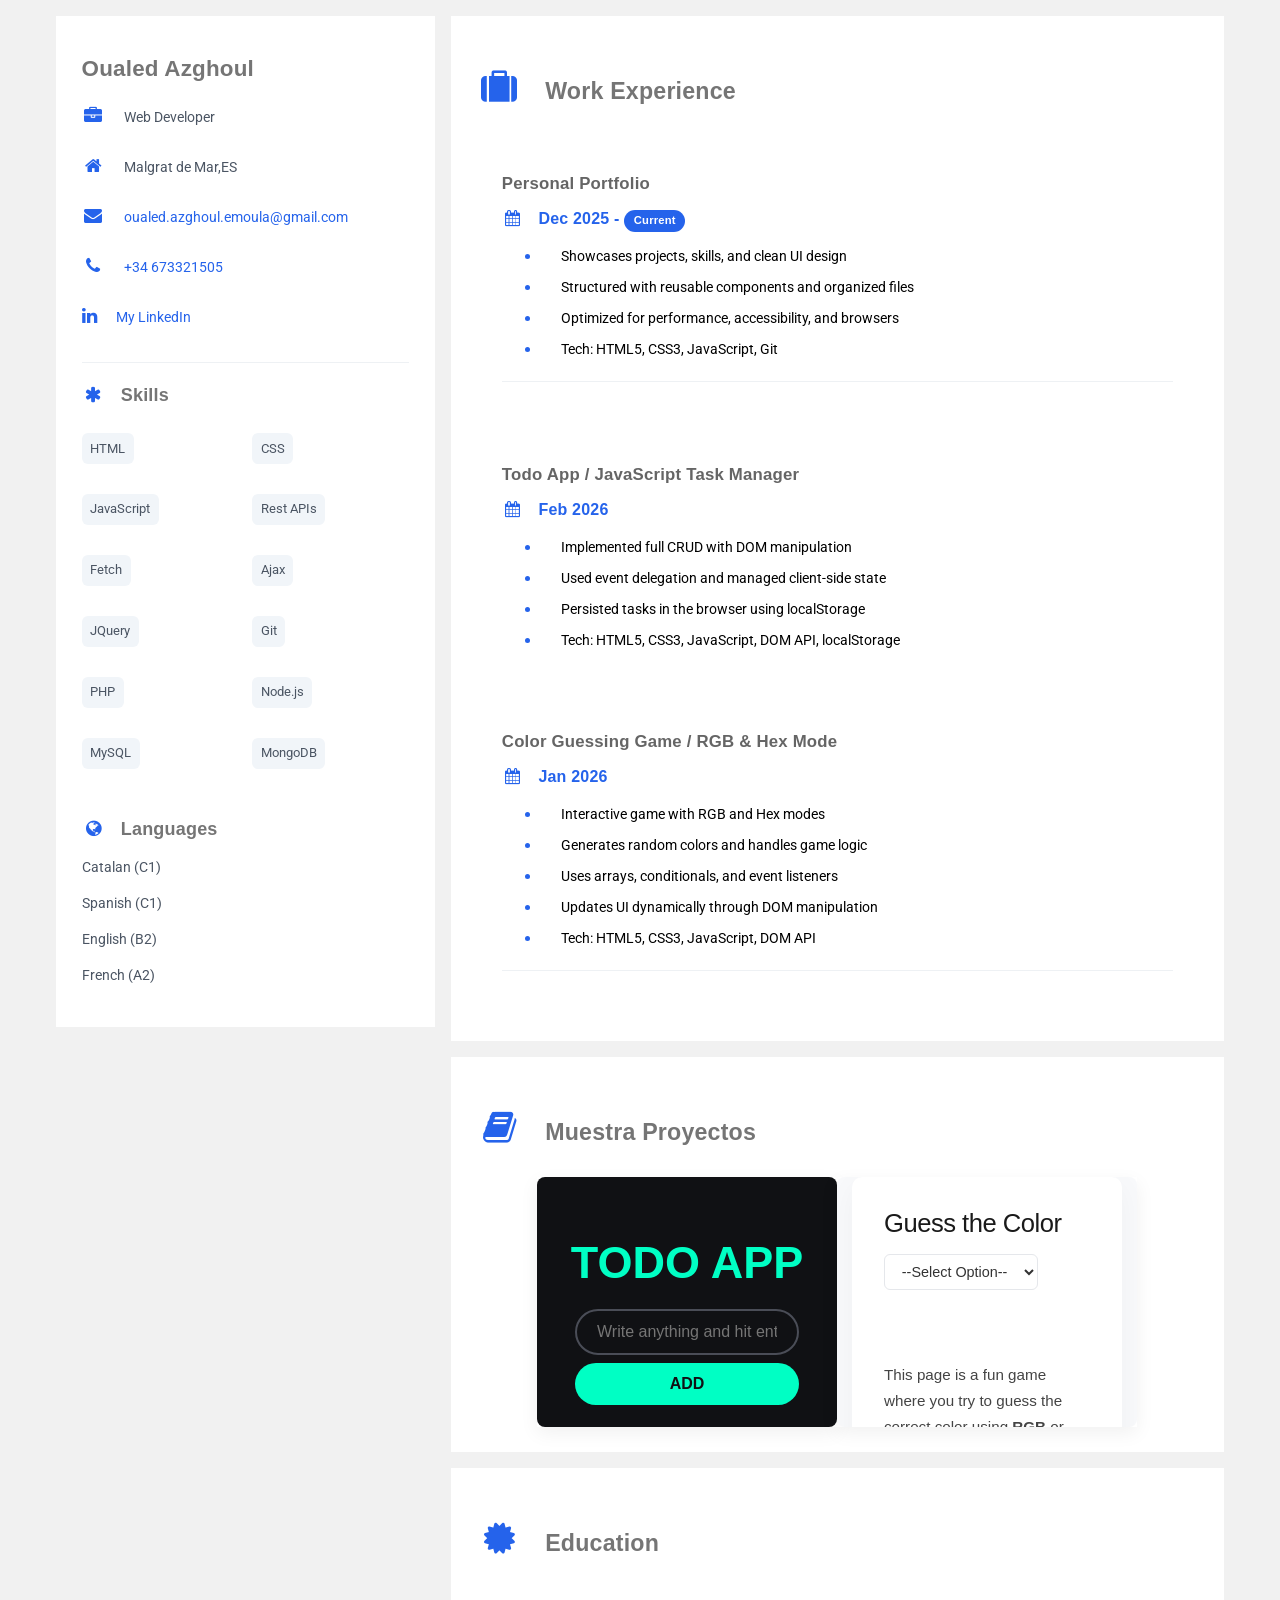
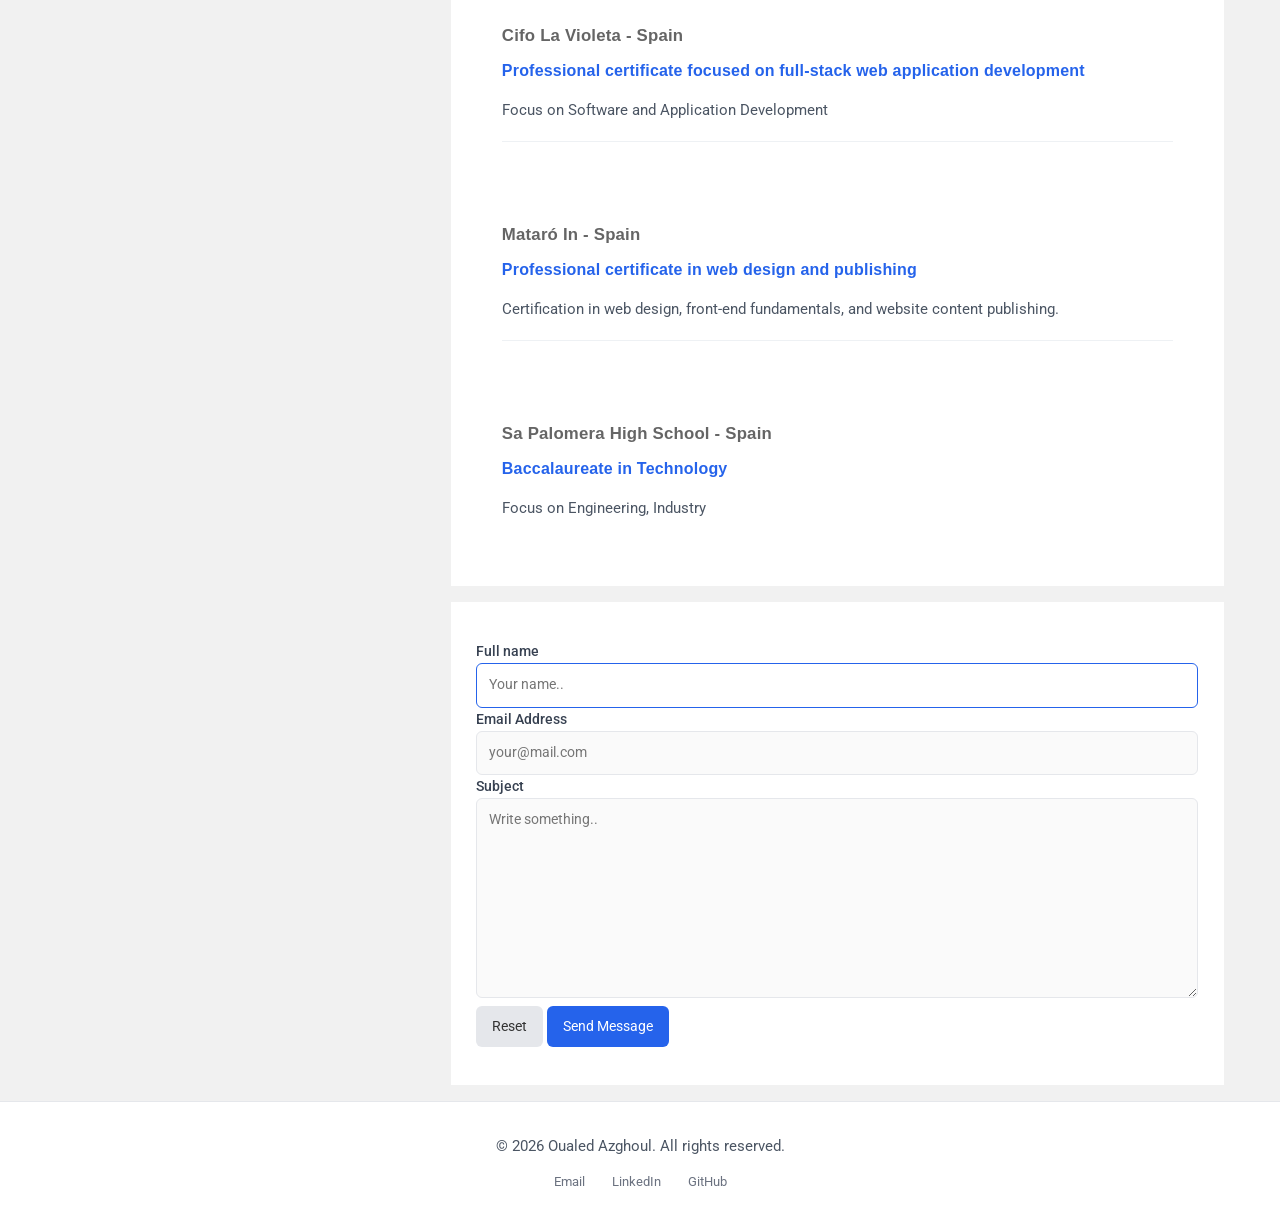
==== index.html @ 0840f429 "my portfolio" ====
<!doctype html>
<html lang="es">

<head>
  <title>Oualed Azghoul Currículum Vitae</title>
  <meta charset="UTF-8" />
  <meta name="viewport" content="width=device-width, initial-scale=1" />
  <link rel="stylesheet" href="https://www.w3schools.com/w3css/4/w3.css" />
  <link rel="stylesheet" href="https://fonts.googleapis.com/css?family=Roboto" />
  <link rel="stylesheet" href="https://cdnjs.cloudflare.com/ajax/libs/font-awesome/4.7.0/css/font-awesome.min.css" />
  <link rel="stylesheet" href="css/style_cv.css" />

</head>

<body id="top" class="w3-light-grey">
  <!-- Page Container -->
  <main class="w3-content w3-margin-top anchura">
    <!-- The Grid -->
    <section class="w3-row-padding">
      <!-- Left Column -->
      <aside class="w3-third">
        <section class="w3-white w3-text-grey card ">
          <section class="container ">
            <header>
              <h3>Oualed Azghoul</h3>
            </header>
            <article class="info">
              <p>
                <i class="fa fa-briefcase fa-fw w3-margin-right w3-large blue-color"></i>
                Web Developer
              </p>
              <p>
                <i class="fa fa-home fa-fw w3-margin-right w3-large blue-color"></i>
                Malgrat de Mar,ES
              </p>
              <p>
                <a href="#fname"><i class="fa fa-envelope fa-fw w3-margin-right w3-large blue-color"></i>
                  oualed.azghoul.emoula@gmail.com</a>
              </p>
              <p>
                <a href="tel:1224435534"><i class="fa fa-phone fa-fw w3-margin-right w3-large blue-color"></i>
                  +34 673321505</a>
              </p>
              <p>
                <a href="https://www.linkedin.com/in/oualedAzghoul" target="_blank"><i
                    class="fa fa-linkedin w3-margin-right w3-large blue-color"></i>
                  My LinkedIn</a>
              </p>

            </article>


            <hr />

            <!-- Skills -->
            <section>
              <h4 class="w3-large">
                <b><i class="fa fa-asterisk fa-fw w3-margin-right blue-color"></i>Skills</b>
              </h4>

              <article class="skills">
                <p>HTML</p>
                <p>CSS</p>
                <p>JavaScript</p>
                <p>Rest APIs</p>
                <p>Fetch</p>
                <p>Ajax</p>
                <p>JQuery</p>
                <p>Git</p>
                <p>PHP</p>
                <p>Node.js</p>
                <p>MySQL</p>
                <p>MongoDB</p>
              </article>
            </section>

            <br />

            <!-- Languages -->
            <section>
              <h4 class="w3-large w3-text-theme">
                <b><i class="fa fa-globe fa-fw w3-margin-right blue-color"></i>Languages</b>
              </h4>
              <p>Catalan (C1)</p>
              <p>Spanish (C1)</p>
              <p>English (B2)</p>
              <p>French (A2)</p>
            </section>
          </section>
        </section>
      </aside>

      <!-- Right Column -->
      <section class="w3-twothird">
        <!-- Work Experience -->
        <section class="container card w3-white w3-margin-bottom">
          <header>
            <h2 class="w3-text-grey w3-padding-16">
              <i class="fa fa-suitcase fa-fw w3-margin-right w3-xxlarge blue-color"></i>
              Work Experience
            </h2>
          </header>

          <article class="container">
            <h5 class="w3-opacity"><b>Personal Portfolio</b></h5>
            <h6 class="blue-color">
              <i class="fa fa-calendar fa-fw w3-margin-right"></i>Dec 2025 -
              <span class="w3-tag w3-teal w3-round">Current</span>
            </h6>
            <ul>
              <li>Showcases projects, skills, and clean UI design</li>
              <li>Structured with reusable components and organized files</li>
              <li>Optimized for performance, accessibility, and browsers</li>
              <li>Tech: HTML5, CSS3, JavaScript, Git</li>
            </ul>
            <hr />
          </article>

          <article class="container">
            <h5 class="w3-opacity">
              <b>Todo App / JavaScript Task Manager</b>
            </h5>
            <h6 class="blue-color">
              <i class="fa fa-calendar fa-fw w3-margin-right"></i>Feb 2026
            </h6>
            <ul>
              <li>Implemented full CRUD with DOM manipulation</li>
              <li>Used event delegation and managed client-side state</li>
              <li>Persisted tasks in the browser using localStorage</li>
              <li>Tech: HTML5, CSS3, JavaScript, DOM API, localStorage</li>
            </ul>
          </article>

          <article class="container">
            <h5 class="w3-opacity">
              <b>Color Guessing Game / RGB & Hex Mode</b>
            </h5>
            <h6 class="blue-color">
              <i class="fa fa-calendar fa-fw w3-margin-right"></i>Jan 2026
            </h6>
            <ul>
              <li>Interactive game with RGB and Hex modes</li>
              <li>Generates random colors and handles game logic</li>
              <li>Uses arrays, conditionals, and event listeners</li>
              <li>Updates UI dynamically through DOM manipulation</li>
              <li>Tech: HTML5, CSS3, JavaScript, DOM API</li>
            </ul>
            <hr />
          </article>
        </section>

        <!-- Proyectos -->
        <section class="container w3-row card w3-white w3-margin-bottom">
          <header>
            <h2 class="w3-text-grey w3-padding-16">
              <i class="fa fa-book fa-fw w3-margin-right w3-xxlarge blue-color"></i>
              Muestra Proyectos
            </h2>
          </header>

          <article class="project">
            <a href="TodoApp/todoapp.html" target="_blank">
              <iframe src="TodoApp/todoapp.html">
              </iframe>
            </a>
            <a href="Guess-Color/index.html" target="_blank">
              <iframe src="Guess-Color/index.html">
              </iframe>
            </a>
          </article>

        </section>

        <!-- Education -->
        <section class="container card w3-white w3-margin-bottom">
          <header>
            <h2 class="w3-text-grey w3-padding-16">
              <i class="fa fa-certificate fa-fw w3-margin-right w3-xxlarge blue-color"></i>
              Education
            </h2>
          </header>

          <article class="container">
            <h5 class="w3-opacity"><b>Cifo La Violeta - Spain</b></h5>
            <h6 class="blue-color">
              Professional certificate focused on full-stack web application
              development
            </h6>
            <p>Focus on Software and Application Development</p>
            <hr />
          </article>

          <article class="container">
            <h5 class="w3-opacity"><b>Mataró In - Spain</b></h5>
            <h6 class="blue-color">
              Professional certificate in web design and publishing
            </h6>
            <p>
              Certification in web design, front-end fundamentals, and website
              content publishing.
            </p>
            <hr />
          </article>

          <article class="container">
            <h5 class="w3-opacity"><b>Sa Palomera High School - Spain</b></h5>
            <h6 class="blue-color">Baccalaureate in Technology</h6>
            <p>Focus on Engineering, Industry</p>
          </article>
        </section>

        <!-- Contact Form -->
        <section class="container card w3-white w3-margin-bottom">
          <form class="form" action="https://formsubmit.co/azghouloualed@gmail.com" method="post">
            <label for="fname">Full name</label>
            <input type="text" id="fname" name="firstname" autofocus placeholder="Your name.." required />

            <label for="email">Email Address</label>
            <input type="text" id="email" name="email" placeholder="your@mail.com" required />

            <label for="subject">Subject</label>
            <textarea id="subject" name="subject" placeholder="Write something.." style="height: 200px"
              required></textarea>

            <button type="reset">Reset</button>
            <button type="submit">Send Message</button>
          </form>
        </section>
      </section>
    </section>
  </main>

  <footer class="site-footer">
    <section class="footer-content">
      <p>© 2026 Oualed Azghoul. All rights reserved.</p>

      <article class="footer-links">
        <a href="#fname">Email</a>
        <a href="https://www.linkedin.com/in/oualed-azghoul-ba8464363/" target="_blank">LinkedIn</a>
        <a href="https://github.com/OualedAz" target="_blank">GitHub</a>
      </article>
    </section>
  </footer>
</body>

</html>
---- css/style_cv.css ----
/* ---------- BASE ---------- */
html {
  font-size: 16px;
  scroll-behavior: smooth;
}

body {
  background: #f5f6f8;
  color: #2b2b2b;
  font-family:
    "Roboto",
    system-ui,
    -apple-system,
    BlinkMacSystemFont,
    "Segoe UI",
    sans-serif;
  line-height: 1.55;
}

/* ---------- LAYOUT ---------- */

.project {
  display: flex;
  justify-content: center;
  flex-grow: 1;
  flex-wrap: wrap;
  width: 100%;
}

.project a{
  box-shadow: 0 6px 18px rgba(0, 0, 0, 0.06);
  min-width: 300px;
  min-height: 250px;

}

.project a:hover{
  transform: translateY(2px);
}
.project a iframe {
  width: 100%;
  height: 100%;
  border-radius: 8px;
  border: none;
  pointer-events: none;
}

.container {
  padding: 1.6rem;
}

.anchura {
  max-width: 1200px;
}

/* ---------- TYPOGRAPHY ---------- */
h1,
h2,
h3,
h4,
h5,
h6 {
  font-weight: 600;
  letter-spacing: 0.2px;
}

h2 {
  text-align: left;
  font-size: 1.45rem;
  color: #1f2933;
}

h3 {
  font-size: 1.4rem;
  margin-bottom: 0.4rem;
}

h5 {
  font-size: 1.05rem;
}

p {
  font-size: 0.92rem;
  color: #4b5563;
}

aside p {
  font-size: 0.88rem;
}

/* ---------- ICON COLOR (modern accent) ---------- */
.blue-color {
  color: #2563eb;
}

.info {
  display: flex;
  flex-direction: column;
  flex-wrap: nowrap;
}



/* ---------- LINKS ---------- */
a {
  text-decoration: none;
  color: #2563eb;
  transition: 0.2s ease;
}

a:hover {
  opacity: 0.75;
}

/* ---------- SKILLS GRID ---------- */
.skills {
  display: grid;
  grid-template-columns: 1fr 1fr;
  gap: 0.2rem 0.8rem;
}

.skills p {
  background: #f1f5f9;
  padding: 0.35rem 0.55rem;
  border-radius: 6px;
  font-size: 0.82rem;
  width: fit-content;
}

/* ---------- LISTS ---------- */
ul {
  margin-top: 0.5rem;
}

ul li {
  padding-left: 1.2rem;
  margin-bottom: 0.3rem;
  font-size: 0.9rem;
}

ul li::marker {
  color: #2563eb;
  font-size: 1.2em;
}

/* ---------- TAG (CURRENT JOB) ---------- */
.w3-tag {
  background: #2563eb !important;
  border-radius: 20px !important;
  font-size: 0.7rem;
  padding: 0.15rem 0.6rem;
}

/* ---------- FORM ---------- */
.form {
  padding: 0.8rem 0;
}

label {
  font-size: 0.85rem;
  font-weight: 500;
  color: #374151;
}

input[type="text"],
textarea {
  width: 100%;
  padding: 10px 12px;
  border: 1px solid #e5e7eb;
  border-radius: 6px;
  background: #fafafa;
  transition: 0.15s ease;
  font-size: 0.9rem;
}

input:focus,
textarea:focus {
  outline: none;
  border-color: #2563eb;
  background: #fff;
}

/* ---------- BUTTONS ---------- */
button {
  font-size: 0.85rem;
  border-radius: 6px;
  padding: 10px 16px;
  border: none;
  cursor: pointer;
  transition: 0.2s ease;
}

button[type="submit"] {
  background: #2563eb;
  color: white;
}

button[type="reset"] {
  background: #e5e7eb;
  color: #333;
}

button:hover {
  transform: translateY(-1px);
  box-shadow: 0 4px 10px rgba(0, 0, 0, 0.08);
}

/* ---------- FOOTER ---------- */
.site-footer {
  background: #ffffff;
  border-top: 1px solid #e5e7eb;
  color: #6b7280;
  padding: 18px 10px;
  font-size: 0.8rem;
}

.footer-content {
  display: flex;
  flex-direction: column;
  align-items: center;
}

.footer-links a {
  color: #6b7280;
  margin: 0 12px;
}

.footer-links a:hover {
  color: #2563eb;
}

/* ---------- SMALL MODERN TOUCHES ---------- */
hr {
  border: none;
  border-top: 1px solid #eef1f4;
  margin: 1.2rem 0;
}

/* subtle hover on cards */
.card:hover {
  box-shadow: 0 10px 28px rgba(0, 0, 0, 0.08);
}

@media (min-width:600px) and (max-width: 850px) {
  .w3-third {
    width: 40%;
  }

  .w3-twothird {
    width: 60%;

  }
}

@media screen and (max-width: 1050px) {
  
}
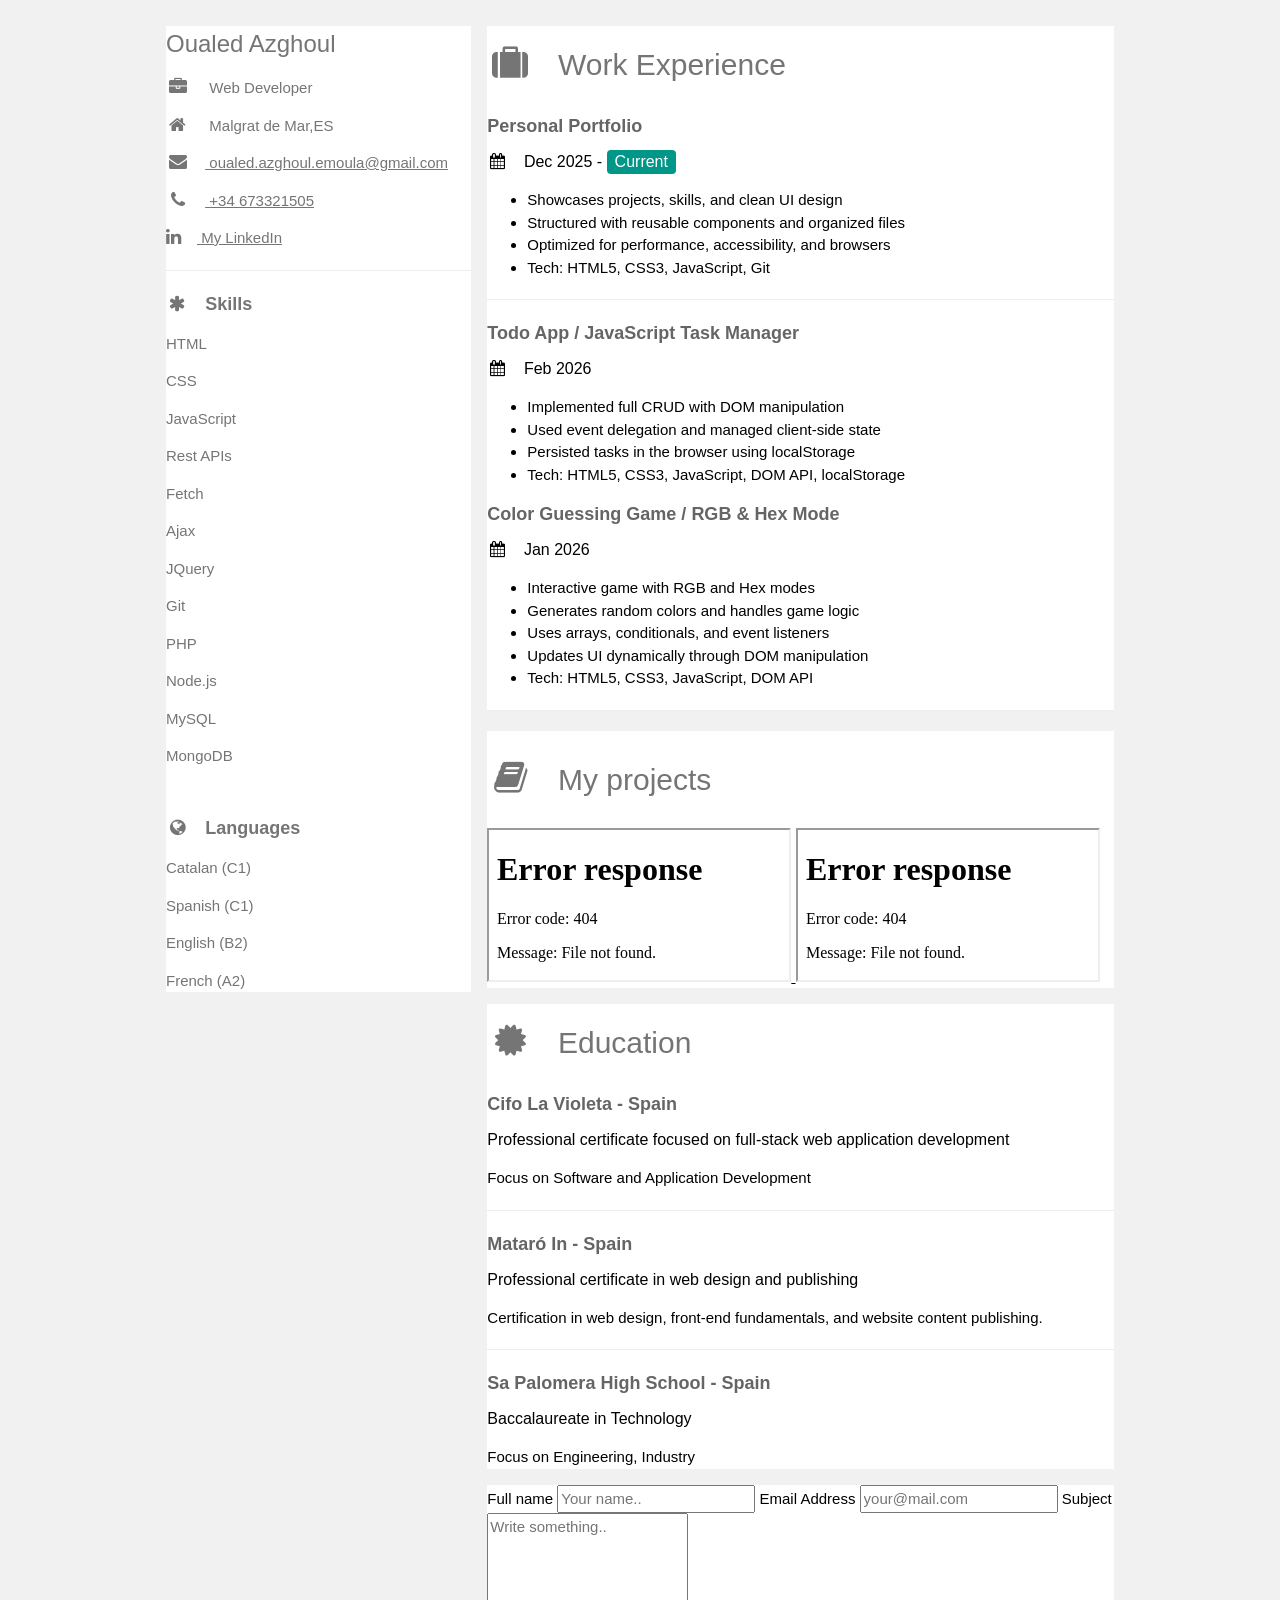
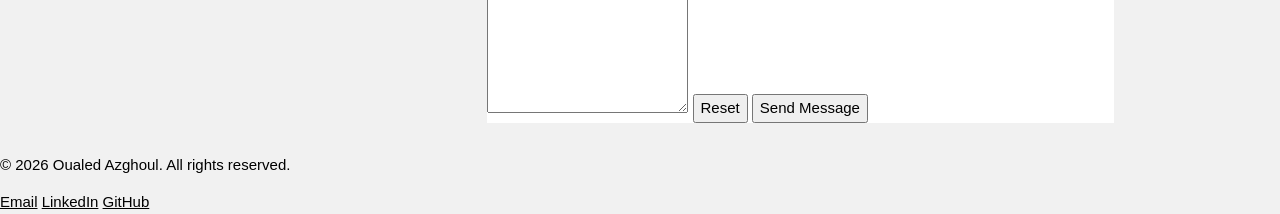
==== commit a033c031: "Done 01/03/2026" ====
--- a/index.html
+++ b/index.html
@@ -1,246 +1,313 @@
 <!doctype html>
 <html lang="es">
-
-<head>
-  <title>Oualed Azghoul Currículum Vitae</title>
-  <meta charset="UTF-8" />
-  <meta name="viewport" content="width=device-width, initial-scale=1" />
-  <link rel="stylesheet" href="https://www.w3schools.com/w3css/4/w3.css" />
-  <link rel="stylesheet" href="https://fonts.googleapis.com/css?family=Roboto" />
-  <link rel="stylesheet" href="https://cdnjs.cloudflare.com/ajax/libs/font-awesome/4.7.0/css/font-awesome.min.css" />
-  <link rel="stylesheet" href="css/style_cv.css" />
-
-</head>
-
-<body id="top" class="w3-light-grey">
-  <!-- Page Container -->
-  <main class="w3-content w3-margin-top anchura">
-    <!-- The Grid -->
-    <section class="w3-row-padding">
-      <!-- Left Column -->
-      <aside class="w3-third">
-        <section class="w3-white w3-text-grey card ">
-          <section class="container ">
+  <head>
+    <title>Oualed Azghoul Currículum Vitae</title>
+    <meta charset="UTF-8" />
+    <meta name="viewport" content="width=device-width, initial-scale=1" />
+    <link rel="stylesheet" href="https://www.w3schools.com/w3css/4/w3.css" />
+    <link
+      rel="stylesheet"
+      href="https://fonts.googleapis.com/css?family=Roboto"
+    />
+    <link
+      rel="stylesheet"
+      href="https://cdnjs.cloudflare.com/ajax/libs/font-awesome/4.7.0/css/font-awesome.min.css"
+    />
+    <link rel="stylesheet" href="../Oualed_portfolio/css/style_cv.css" />
+  </head>
+
+  <body id="top" class="w3-light-grey">
+    <!-- Page Container -->
+    <main class="w3-content w3-margin-top anchura">
+      <!-- The Grid -->
+      <section class="w3-row-padding">
+        <!-- Left Column -->
+        <aside class="w3-third">
+          <section class="w3-white w3-text-grey card">
+            <section class="container">
+              <header>
+                <h3>Oualed Azghoul</h3>
+              </header>
+              <article class="info">
+                <p>
+                  <i
+                    class="fa fa-briefcase fa-fw w3-margin-right w3-large blue-color"
+                  ></i>
+                  Web Developer
+                </p>
+                <p>
+                  <i
+                    class="fa fa-home fa-fw w3-margin-right w3-large blue-color"
+                  ></i>
+                  Malgrat de Mar,ES
+                </p>
+                <p>
+                  <a href="#fname"
+                    ><i
+                      class="fa fa-envelope fa-fw w3-margin-right w3-large blue-color"
+                    ></i>
+                    oualed.azghoul.emoula@gmail.com</a
+                  >
+                </p>
+                <p>
+                  <a href="tel:1224435534"
+                    ><i
+                      class="fa fa-phone fa-fw w3-margin-right w3-large blue-color"
+                    ></i>
+                    +34 673321505</a
+                  >
+                </p>
+                <p>
+                  <a
+                    href="https://www.linkedin.com/in/oualedAzghoul"
+                    target="_blank"
+                    ><i
+                      class="fa fa-linkedin w3-margin-right w3-large blue-color"
+                    ></i>
+                    My LinkedIn</a
+                  >
+                </p>
+              </article>
+
+              <hr />
+
+              <!-- Skills -->
+              <section>
+                <h4 class="w3-large">
+                  <b
+                    ><i
+                      class="fa fa-asterisk fa-fw w3-margin-right blue-color"
+                    ></i
+                    >Skills</b
+                  >
+                </h4>
+
+                <article class="skills">
+                  <p>HTML</p>
+                  <p>CSS</p>
+                  <p>JavaScript</p>
+                  <p>Rest APIs</p>
+                  <p>Fetch</p>
+                  <p>Ajax</p>
+                  <p>JQuery</p>
+                  <p>Git</p>
+                  <p>PHP</p>
+                  <p>Node.js</p>
+                  <p>MySQL</p>
+                  <p>MongoDB</p>
+                </article>
+              </section>
+
+              <br />
+
+              <!-- Languages -->
+              <section>
+                <h4 class="w3-large w3-text-theme">
+                  <b
+                    ><i class="fa fa-globe fa-fw w3-margin-right blue-color"></i
+                    >Languages</b
+                  >
+                </h4>
+                <p>Catalan (C1)</p>
+                <p>Spanish (C1)</p>
+                <p>English (B2)</p>
+                <p>French (A2)</p>
+              </section>
+            </section>
+          </section>
+        </aside>
+
+        <!-- Right Column -->
+        <section class="w3-twothird">
+          <!-- Work Experience -->
+          <section class="container card w3-white w3-margin-bottom">
             <header>
-              <h3>Oualed Azghoul</h3>
+              <h2 class="w3-text-grey w3-padding-16">
+                <i
+                  class="fa fa-suitcase fa-fw w3-margin-right w3-xxlarge blue-color"
+                ></i>
+                Work Experience
+              </h2>
             </header>
-            <article class="info">
+
+            <article class="container">
+              <h5 class="w3-opacity"><b>Personal Portfolio</b></h5>
+              <h6 class="blue-color">
+                <i class="fa fa-calendar fa-fw w3-margin-right"></i>Dec 2025 -
+                <span class="w3-tag w3-teal w3-round">Current</span>
+              </h6>
+              <ul>
+                <li>Showcases projects, skills, and clean UI design</li>
+                <li>Structured with reusable components and organized files</li>
+                <li>Optimized for performance, accessibility, and browsers</li>
+                <li>Tech: HTML5, CSS3, JavaScript, Git</li>
+              </ul>
+              <hr />
+            </article>
+
+            <article class="container">
+              <h5 class="w3-opacity">
+                <b>Todo App / JavaScript Task Manager</b>
+              </h5>
+              <h6 class="blue-color">
+                <i class="fa fa-calendar fa-fw w3-margin-right"></i>Feb 2026
+              </h6>
+              <ul>
+                <li>Implemented full CRUD with DOM manipulation</li>
+                <li>Used event delegation and managed client-side state</li>
+                <li>Persisted tasks in the browser using localStorage</li>
+                <li>Tech: HTML5, CSS3, JavaScript, DOM API, localStorage</li>
+              </ul>
+            </article>
+
+            <article class="container">
+              <h5 class="w3-opacity">
+                <b>Color Guessing Game / RGB & Hex Mode</b>
+              </h5>
+              <h6 class="blue-color">
+                <i class="fa fa-calendar fa-fw w3-margin-right"></i>Jan 2026
+              </h6>
+              <ul>
+                <li>Interactive game with RGB and Hex modes</li>
+                <li>Generates random colors and handles game logic</li>
+                <li>Uses arrays, conditionals, and event listeners</li>
+                <li>Updates UI dynamically through DOM manipulation</li>
+                <li>Tech: HTML5, CSS3, JavaScript, DOM API</li>
+              </ul>
+              <hr />
+            </article>
+          </section>
+
+          <!-- Proyectos -->
+          <section class="container w3-row card w3-white w3-margin-bottom">
+            <header>
+              <h2 class="w3-text-grey w3-padding-16">
+                <i
+                  class="fa fa-book fa-fw w3-margin-right w3-xxlarge blue-color"
+                ></i>
+                My projects
+              </h2>
+            </header>
+
+            <article class="project">
+              <a href="../Oualed_portfolio/TodoApp/todoapp.html" target="_self">
+                <iframe
+                  scrolling="no"
+                  onwheel="return false;"
+                  src="../Oualed_portfolio/TodoApp/todoapp.html"
+                >
+                </iframe>
+              </a>
+              <a
+                href="../Oualed_portfolio/Guess-Color/index.html"
+                target="_self"
+              >
+                <iframe
+                  scrolling="no"
+                  onwheel="return false;"
+                  src="../Oualed_portfolio/Guess-Color/index.html"
+                >
+                </iframe>
+              </a>
+            </article>
+          </section>
+
+          <!-- Education -->
+          <section class="container card w3-white w3-margin-bottom">
+            <header>
+              <h2 class="w3-text-grey w3-padding-16">
+                <i
+                  class="fa fa-certificate fa-fw w3-margin-right w3-xxlarge blue-color"
+                ></i>
+                Education
+              </h2>
+            </header>
+
+            <article class="container">
+              <h5 class="w3-opacity"><b>Cifo La Violeta - Spain</b></h5>
+              <h6 class="blue-color">
+                Professional certificate focused on full-stack web application
+                development
+              </h6>
+              <p>Focus on Software and Application Development</p>
+              <hr />
+            </article>
+
+            <article class="container">
+              <h5 class="w3-opacity"><b>Mataró In - Spain</b></h5>
+              <h6 class="blue-color">
+                Professional certificate in web design and publishing
+              </h6>
               <p>
-                <i class="fa fa-briefcase fa-fw w3-margin-right w3-large blue-color"></i>
-                Web Developer
+                Certification in web design, front-end fundamentals, and website
+                content publishing.
               </p>
-              <p>
-                <i class="fa fa-home fa-fw w3-margin-right w3-large blue-color"></i>
-                Malgrat de Mar,ES
-              </p>
-              <p>
-                <a href="#fname"><i class="fa fa-envelope fa-fw w3-margin-right w3-large blue-color"></i>
-                  oualed.azghoul.emoula@gmail.com</a>
-              </p>
-              <p>
-                <a href="tel:1224435534"><i class="fa fa-phone fa-fw w3-margin-right w3-large blue-color"></i>
-                  +34 673321505</a>
-              </p>
-              <p>
-                <a href="https://www.linkedin.com/in/oualedAzghoul" target="_blank"><i
-                    class="fa fa-linkedin w3-margin-right w3-large blue-color"></i>
-                  My LinkedIn</a>
-              </p>
-
-            </article>
-
-
-            <hr />
-
-            <!-- Skills -->
-            <section>
-              <h4 class="w3-large">
-                <b><i class="fa fa-asterisk fa-fw w3-margin-right blue-color"></i>Skills</b>
-              </h4>
-
-              <article class="skills">
-                <p>HTML</p>
-                <p>CSS</p>
-                <p>JavaScript</p>
-                <p>Rest APIs</p>
-                <p>Fetch</p>
-                <p>Ajax</p>
-                <p>JQuery</p>
-                <p>Git</p>
-                <p>PHP</p>
-                <p>Node.js</p>
-                <p>MySQL</p>
-                <p>MongoDB</p>
-              </article>
-            </section>
-
-            <br />
-
-            <!-- Languages -->
-            <section>
-              <h4 class="w3-large w3-text-theme">
-                <b><i class="fa fa-globe fa-fw w3-margin-right blue-color"></i>Languages</b>
-              </h4>
-              <p>Catalan (C1)</p>
-              <p>Spanish (C1)</p>
-              <p>English (B2)</p>
-              <p>French (A2)</p>
-            </section>
-          </section>
-        </section>
-      </aside>
-
-      <!-- Right Column -->
-      <section class="w3-twothird">
-        <!-- Work Experience -->
-        <section class="container card w3-white w3-margin-bottom">
-          <header>
-            <h2 class="w3-text-grey w3-padding-16">
-              <i class="fa fa-suitcase fa-fw w3-margin-right w3-xxlarge blue-color"></i>
-              Work Experience
-            </h2>
-          </header>
-
-          <article class="container">
-            <h5 class="w3-opacity"><b>Personal Portfolio</b></h5>
-            <h6 class="blue-color">
-              <i class="fa fa-calendar fa-fw w3-margin-right"></i>Dec 2025 -
-              <span class="w3-tag w3-teal w3-round">Current</span>
-            </h6>
-            <ul>
-              <li>Showcases projects, skills, and clean UI design</li>
-              <li>Structured with reusable components and organized files</li>
-              <li>Optimized for performance, accessibility, and browsers</li>
-              <li>Tech: HTML5, CSS3, JavaScript, Git</li>
-            </ul>
-            <hr />
-          </article>
-
-          <article class="container">
-            <h5 class="w3-opacity">
-              <b>Todo App / JavaScript Task Manager</b>
-            </h5>
-            <h6 class="blue-color">
-              <i class="fa fa-calendar fa-fw w3-margin-right"></i>Feb 2026
-            </h6>
-            <ul>
-              <li>Implemented full CRUD with DOM manipulation</li>
-              <li>Used event delegation and managed client-side state</li>
-              <li>Persisted tasks in the browser using localStorage</li>
-              <li>Tech: HTML5, CSS3, JavaScript, DOM API, localStorage</li>
-            </ul>
-          </article>
-
-          <article class="container">
-            <h5 class="w3-opacity">
-              <b>Color Guessing Game / RGB & Hex Mode</b>
-            </h5>
-            <h6 class="blue-color">
-              <i class="fa fa-calendar fa-fw w3-margin-right"></i>Jan 2026
-            </h6>
-            <ul>
-              <li>Interactive game with RGB and Hex modes</li>
-              <li>Generates random colors and handles game logic</li>
-              <li>Uses arrays, conditionals, and event listeners</li>
-              <li>Updates UI dynamically through DOM manipulation</li>
-              <li>Tech: HTML5, CSS3, JavaScript, DOM API</li>
-            </ul>
-            <hr />
-          </article>
-        </section>
-
-        <!-- Proyectos -->
-        <section class="container w3-row card w3-white w3-margin-bottom">
-          <header>
-            <h2 class="w3-text-grey w3-padding-16">
-              <i class="fa fa-book fa-fw w3-margin-right w3-xxlarge blue-color"></i>
-              Muestra Proyectos
-            </h2>
-          </header>
-
-          <article class="project">
-            <a href="TodoApp/todoapp.html" target="_blank">
-              <iframe src="TodoApp/todoapp.html">
-              </iframe>
-            </a>
-            <a href="Guess-Color/index.html" target="_blank">
-              <iframe src="Guess-Color/index.html">
-              </iframe>
-            </a>
-          </article>
-
-        </section>
-
-        <!-- Education -->
-        <section class="container card w3-white w3-margin-bottom">
-          <header>
-            <h2 class="w3-text-grey w3-padding-16">
-              <i class="fa fa-certificate fa-fw w3-margin-right w3-xxlarge blue-color"></i>
-              Education
-            </h2>
-          </header>
-
-          <article class="container">
-            <h5 class="w3-opacity"><b>Cifo La Violeta - Spain</b></h5>
-            <h6 class="blue-color">
-              Professional certificate focused on full-stack web application
-              development
-            </h6>
-            <p>Focus on Software and Application Development</p>
-            <hr />
-          </article>
-
-          <article class="container">
-            <h5 class="w3-opacity"><b>Mataró In - Spain</b></h5>
-            <h6 class="blue-color">
-              Professional certificate in web design and publishing
-            </h6>
-            <p>
-              Certification in web design, front-end fundamentals, and website
-              content publishing.
-            </p>
-            <hr />
-          </article>
-
-          <article class="container">
-            <h5 class="w3-opacity"><b>Sa Palomera High School - Spain</b></h5>
-            <h6 class="blue-color">Baccalaureate in Technology</h6>
-            <p>Focus on Engineering, Industry</p>
-          </article>
-        </section>
-
-        <!-- Contact Form -->
-        <section class="container card w3-white w3-margin-bottom">
-          <form class="form" action="https://formsubmit.co/azghouloualed@gmail.com" method="post">
-            <label for="fname">Full name</label>
-            <input type="text" id="fname" name="firstname" autofocus placeholder="Your name.." required />
-
-            <label for="email">Email Address</label>
-            <input type="text" id="email" name="email" placeholder="your@mail.com" required />
-
-            <label for="subject">Subject</label>
-            <textarea id="subject" name="subject" placeholder="Write something.." style="height: 200px"
-              required></textarea>
-
-            <button type="reset">Reset</button>
-            <button type="submit">Send Message</button>
-          </form>
+              <hr />
+            </article>
+
+            <article class="container">
+              <h5 class="w3-opacity"><b>Sa Palomera High School - Spain</b></h5>
+              <h6 class="blue-color">Baccalaureate in Technology</h6>
+              <p>Focus on Engineering, Industry</p>
+            </article>
+          </section>
+
+          <!-- Contact Form -->
+          <section class="container card w3-white w3-margin-bottom">
+            <form
+              class="form"
+              action="https://formsubmit.co/azghouloualed@gmail.com"
+              method="post"
+            >
+              <label for="fname">Full name</label>
+              <input
+                type="text"
+                id="fname"
+                name="firstname"
+                placeholder="Your name.."
+                required
+              />
+
+              <label for="email">Email Address</label>
+              <input
+                type="text"
+                id="email"
+                name="email"
+                placeholder="your@mail.com"
+                required
+              />
+
+              <label for="subject">Subject</label>
+              <textarea
+                id="subject"
+                name="subject"
+                placeholder="Write something.."
+                style="height: 200px"
+                required
+              ></textarea>
+
+              <button type="reset">Reset</button>
+              <button type="submit">Send Message</button>
+            </form>
+          </section>
         </section>
       </section>
-    </section>
-  </main>
-
-  <footer class="site-footer">
-    <section class="footer-content">
-      <p>© 2026 Oualed Azghoul. All rights reserved.</p>
-
-      <article class="footer-links">
-        <a href="#fname">Email</a>
-        <a href="https://www.linkedin.com/in/oualed-azghoul-ba8464363/" target="_blank">LinkedIn</a>
-        <a href="https://github.com/OualedAz" target="_blank">GitHub</a>
-      </article>
-    </section>
-  </footer>
-</body>
-
-</html>+    </main>
+
+    <footer class="site-footer">
+      <section class="footer-content">
+        <p>© 2026 Oualed Azghoul. All rights reserved.</p>
+
+        <article class="footer-links">
+          <a href="#fname">Email</a>
+          <a
+            href="https://www.linkedin.com/in/oualed-azghoul-ba8464363/"
+            target="_blank"
+            >LinkedIn</a
+          >
+          <a href="https://github.com/OualedAz" target="_blank">GitHub</a>
+        </article>
+      </section>
+    </footer>
+  </body>
+</html>
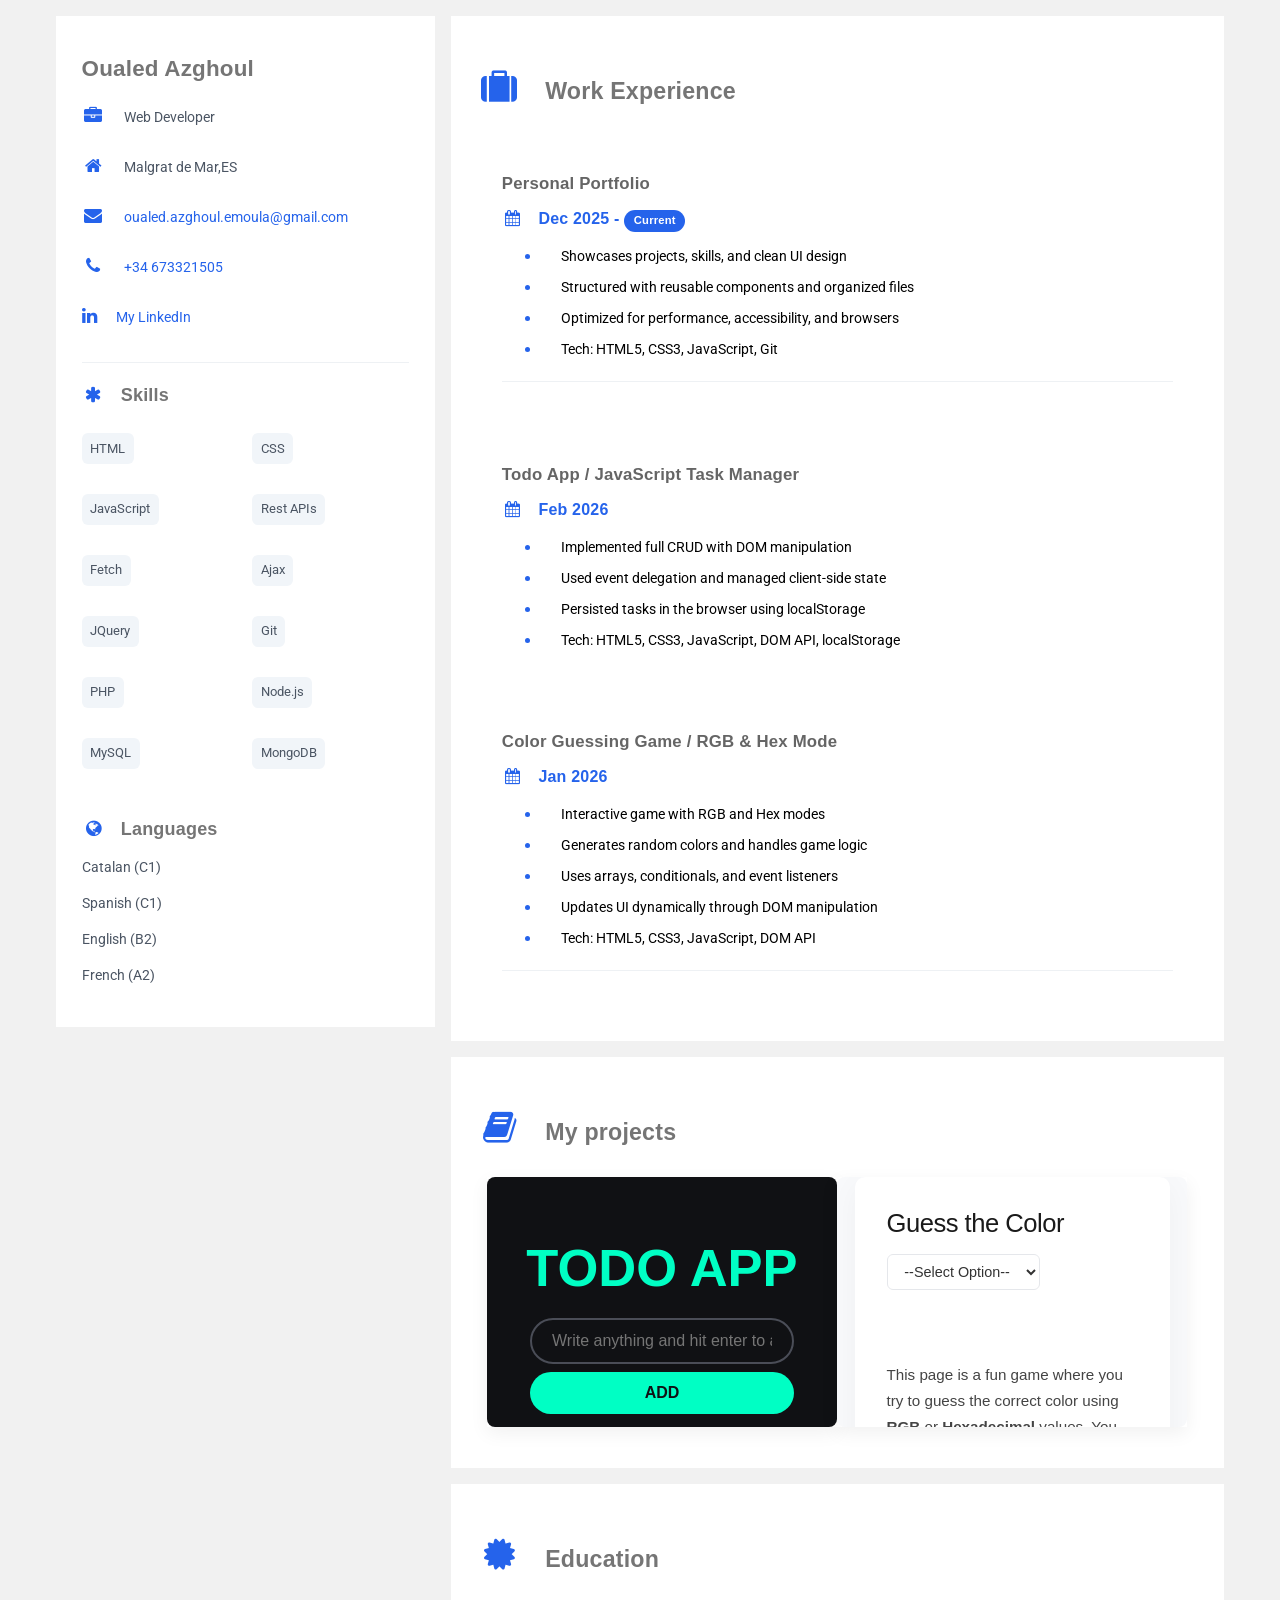
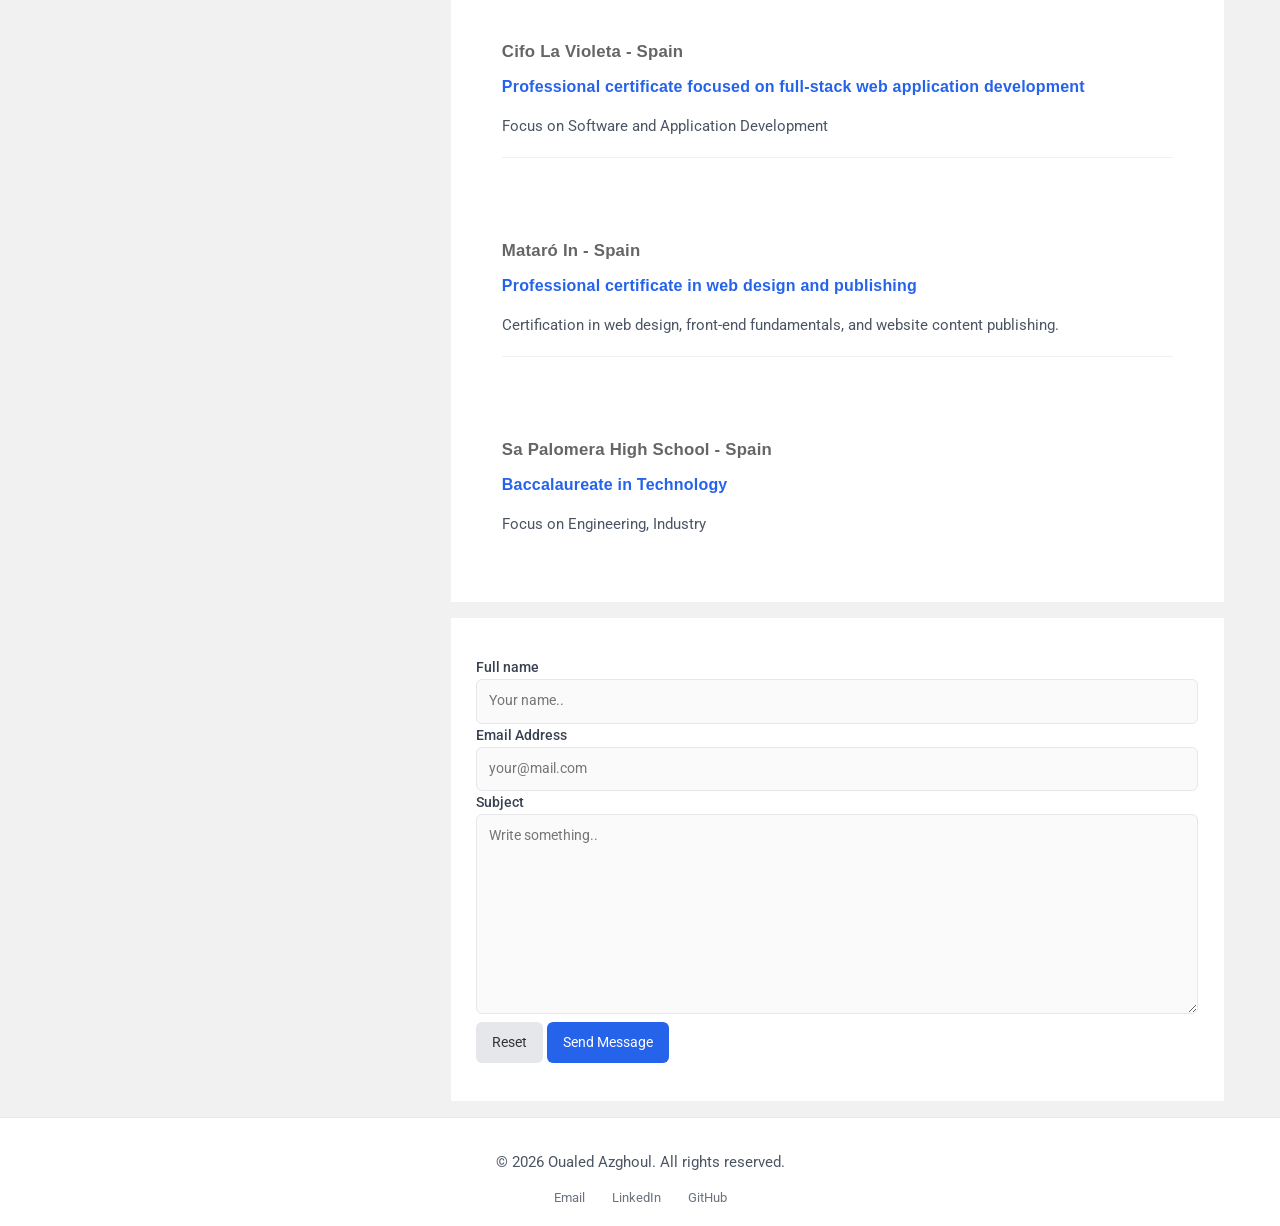
==== commit eed6e2dd: "Done for vercel" ====
--- a/index.html
+++ b/index.html
@@ -13,7 +13,7 @@
       rel="stylesheet"
       href="https://cdnjs.cloudflare.com/ajax/libs/font-awesome/4.7.0/css/font-awesome.min.css"
     />
-    <link rel="stylesheet" href="../Oualed_portfolio/css/style_cv.css" />
+    <link rel="stylesheet" href="css/style_cv.css" />
   </head>
 
   <body id="top" class="w3-light-grey">
@@ -59,7 +59,7 @@
                 </p>
                 <p>
                   <a
-                    href="https://www.linkedin.com/in/oualedAzghoul"
+                    href="https://www.linkedin.com/in/oualed-azghoul-ba8464363/"
                     target="_blank"
                     ><i
                       class="fa fa-linkedin w3-margin-right w3-large blue-color"
@@ -190,22 +190,22 @@
             </header>
 
             <article class="project">
-              <a href="../Oualed_portfolio/TodoApp/todoapp.html" target="_self">
+              <a href="TodoApp/todoapp.html" target="_self">
                 <iframe
                   scrolling="no"
                   onwheel="return false;"
-                  src="../Oualed_portfolio/TodoApp/todoapp.html"
+                  src="TodoApp/todoapp.html"
                 >
                 </iframe>
               </a>
               <a
-                href="../Oualed_portfolio/Guess-Color/index.html"
+                href="Guess-Color/index.html"
                 target="_self"
               >
                 <iframe
                   scrolling="no"
                   onwheel="return false;"
-                  src="../Oualed_portfolio/Guess-Color/index.html"
+                  src="Guess-Color/index.html"
                 >
                 </iframe>
               </a>
@@ -256,7 +256,7 @@
           <section class="container card w3-white w3-margin-bottom">
             <form
               class="form"
-              action="https://formsubmit.co/azghouloualed@gmail.com"
+              action="https://formsubmit.co/6599472d02ec60b12fd4f9206fc0aae6"
               method="post"
             >
               <label for="fname">Full name</label>
--- a/css/style_cv.css
+++ b/css/style_cv.css
@@ -0,0 +1,261 @@
+/* ---------- BASE ---------- */
+html {
+  font-size: 16px;
+  scroll-behavior: smooth;
+}
+
+body {
+  background: #f5f6f8;
+  color: #2b2b2b;
+  font-family:
+    "Roboto",
+    system-ui,
+    -apple-system,
+    BlinkMacSystemFont,
+    "Segoe UI",
+    sans-serif;
+  line-height: 1.55;
+}
+
+/* ---------- LAYOUT ---------- */
+
+.project {
+  display: flex;
+  justify-content: center;
+  flex-grow: 1;
+  flex-wrap: wrap;
+  width: 100%;
+}
+
+.project a{
+  box-shadow: 0 6px 18px rgba(0, 0, 0, 0.06);
+  width: 350px;
+  height: 250px;
+  overflow: hidden;
+  display: block;
+  margin-bottom: 1rem;
+
+}
+
+.project a:hover{
+  transform: translateY(2px);
+}
+.project a iframe {
+  width: 100%;
+  height: 100%;
+  border-radius: 8px;
+  border: none;
+  pointer-events: none;
+  display: block;
+}
+
+.container {
+  padding: 1.6rem;
+}
+
+.anchura {
+  max-width: 1200px;
+}
+
+/* ---------- TYPOGRAPHY ---------- */
+h1,
+h2,
+h3,
+h4,
+h5,
+h6 {
+  font-weight: 600;
+  letter-spacing: 0.2px;
+}
+
+h2 {
+  text-align: left;
+  font-size: 1.45rem;
+  color: #1f2933;
+}
+
+h3 {
+  font-size: 1.4rem;
+  margin-bottom: 0.4rem;
+}
+
+h5 {
+  font-size: 1.05rem;
+}
+
+p {
+  font-size: 0.92rem;
+  color: #4b5563;
+}
+
+aside p {
+  font-size: 0.88rem;
+}
+
+/* ---------- ICON COLOR (modern accent) ---------- */
+.blue-color {
+  color: #2563eb;
+}
+
+.info {
+  display: flex;
+  flex-direction: column;
+  flex-wrap: nowrap;
+}
+
+
+
+/* ---------- LINKS ---------- */
+a {
+  text-decoration: none;
+  color: #2563eb;
+  transition: 0.2s ease;
+}
+
+a:hover {
+  opacity: 0.75;
+}
+
+/* ---------- SKILLS GRID ---------- */
+.skills {
+  display: grid;
+  grid-template-columns: 1fr 1fr;
+  gap: 0.2rem 0.8rem;
+}
+
+.skills p {
+  background: #f1f5f9;
+  padding: 0.35rem 0.55rem;
+  border-radius: 6px;
+  font-size: 0.82rem;
+  width: fit-content;
+}
+
+/* ---------- LISTS ---------- */
+ul {
+  margin-top: 0.5rem;
+}
+
+ul li {
+  padding-left: 1.2rem;
+  margin-bottom: 0.3rem;
+  font-size: 0.9rem;
+}
+
+ul li::marker {
+  color: #2563eb;
+  font-size: 1.2em;
+}
+
+/* ---------- TAG (CURRENT JOB) ---------- */
+.w3-tag {
+  background: #2563eb !important;
+  border-radius: 20px !important;
+  font-size: 0.7rem;
+  padding: 0.15rem 0.6rem;
+}
+
+/* ---------- FORM ---------- */
+.form {
+  padding: 0.8rem 0;
+}
+
+label {
+  font-size: 0.85rem;
+  font-weight: 500;
+  color: #374151;
+}
+
+input[type="text"],
+textarea {
+  width: 100%;
+  padding: 10px 12px;
+  border: 1px solid #e5e7eb;
+  border-radius: 6px;
+  background: #fafafa;
+  transition: 0.15s ease;
+  font-size: 0.9rem;
+}
+
+input:focus,
+textarea:focus {
+  outline: none;
+  border-color: #2563eb;
+  background: #fff;
+}
+
+/* ---------- BUTTONS ---------- */
+button {
+  font-size: 0.85rem;
+  border-radius: 6px;
+  padding: 10px 16px;
+  border: none;
+  cursor: pointer;
+  transition: 0.2s ease;
+}
+
+button[type="submit"] {
+  background: #2563eb;
+  color: white;
+}
+
+button[type="reset"] {
+  background: #e5e7eb;
+  color: #333;
+}
+
+button:hover {
+  transform: translateY(-1px);
+  box-shadow: 0 4px 10px rgba(0, 0, 0, 0.08);
+}
+
+/* ---------- FOOTER ---------- */
+.site-footer {
+  background: #ffffff;
+  border-top: 1px solid #e5e7eb;
+  color: #6b7280;
+  padding: 18px 10px;
+  font-size: 0.8rem;
+}
+
+.footer-content {
+  display: flex;
+  flex-direction: column;
+  align-items: center;
+}
+
+.footer-links a {
+  color: #6b7280;
+  margin: 0 12px;
+}
+
+.footer-links a:hover {
+  color: #2563eb;
+}
+
+/* ---------- SMALL MODERN TOUCHES ---------- */
+hr {
+  border: none;
+  border-top: 1px solid #eef1f4;
+  margin: 1.2rem 0;
+}
+
+/* subtle hover on cards */
+.card:hover {
+  box-shadow: 0 10px 28px rgba(0, 0, 0, 0.08);
+}
+
+@media (min-width:600px) and (max-width: 850px) {
+  .w3-third {
+    width: 40%;
+  }
+
+  .w3-twothird {
+    width: 60%;
+
+  }
+}
+
+@media screen and (max-width: 1050px) {
+  
+}
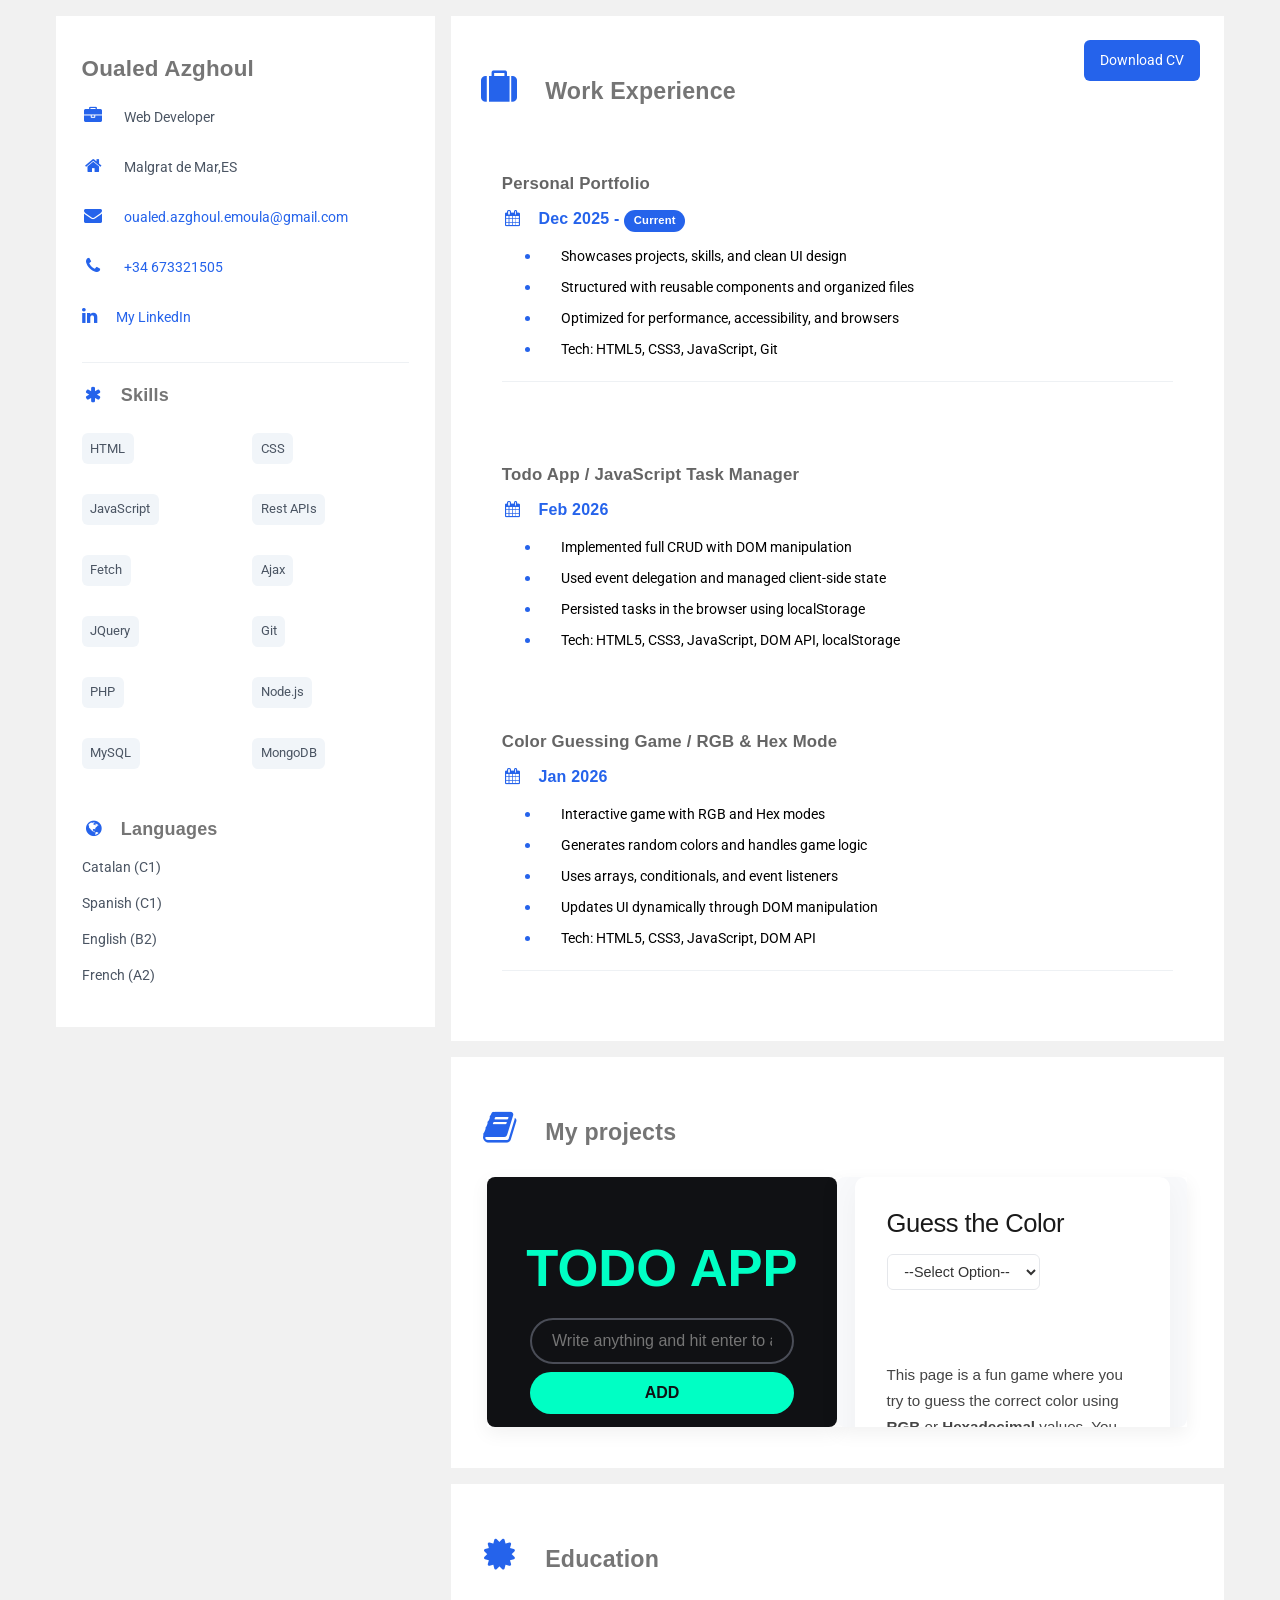
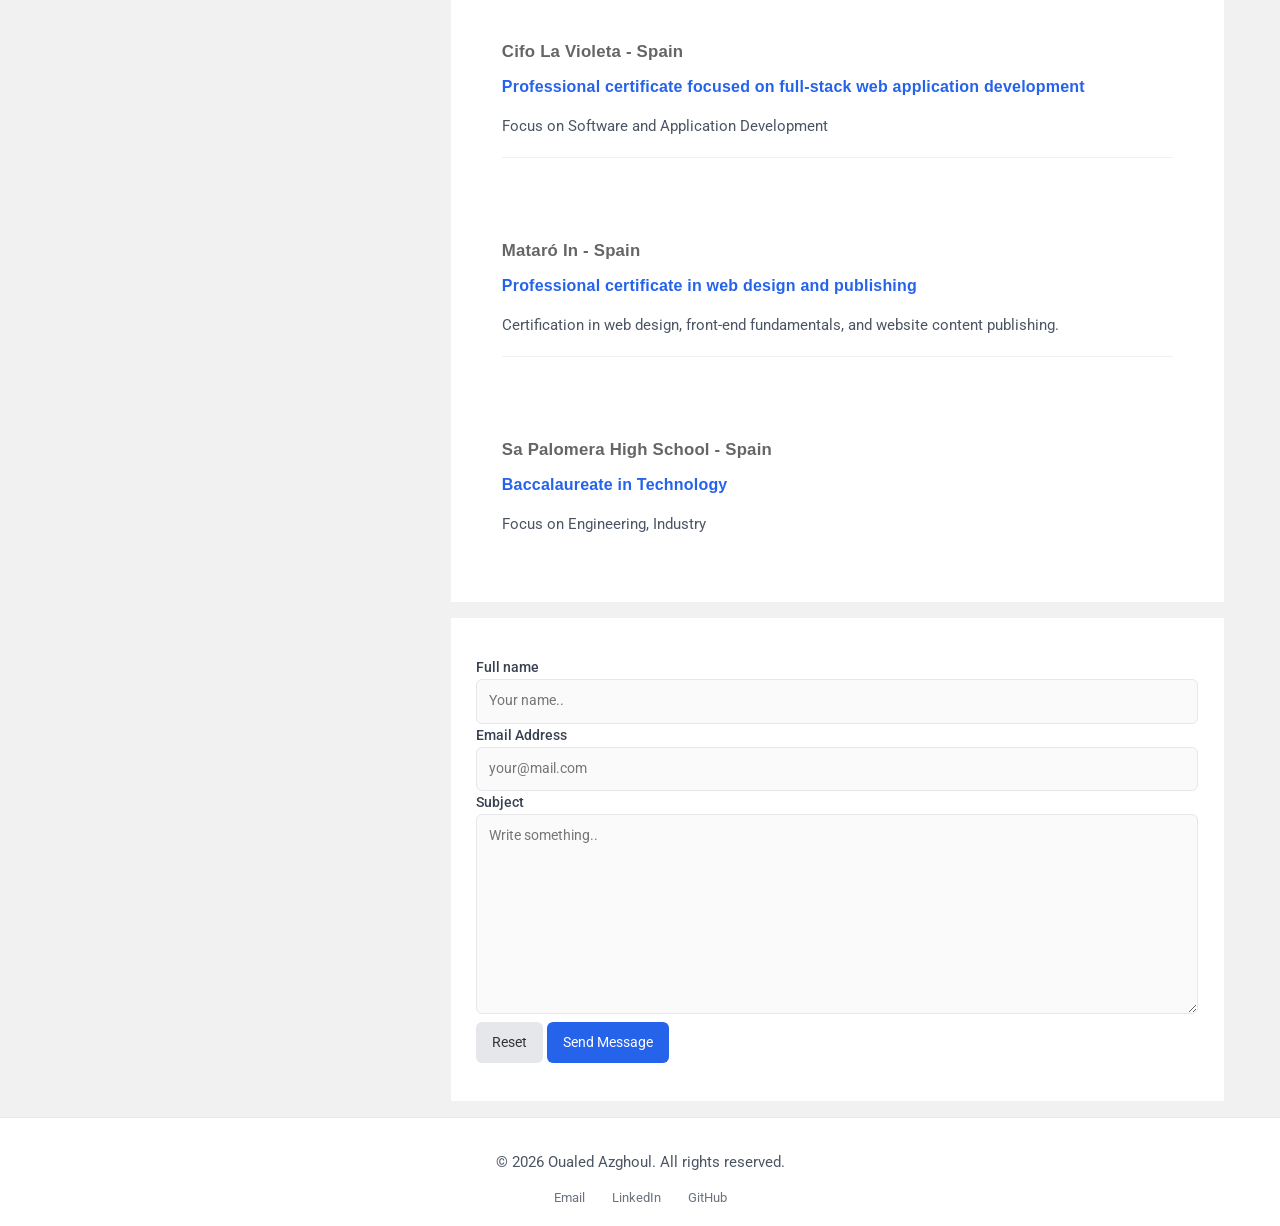
==== commit 4b29082a: "done 2/03/26" ====
--- a/index.html
+++ b/index.html
@@ -59,7 +59,7 @@
                 </p>
                 <p>
                   <a
-                    href="https://www.linkedin.com/in/oualed-azghoul-ba8464363/"
+                    href="https://www.linkedin.com/in/oualed-azghoul/"
                     target="_blank"
                     ><i
                       class="fa fa-linkedin w3-margin-right w3-large blue-color"
@@ -120,7 +120,10 @@
         <!-- Right Column -->
         <section class="w3-twothird">
           <!-- Work Experience -->
-          <section class="container card w3-white w3-margin-bottom">
+          <section class="container cont-download card w3-white w3-margin-bottom">
+            <a id="downCv" href="assets/Oualed-ing-CV.pdf" download>
+              <button type="submit" >Download CV</button>
+            </a>
             <header>
               <h2 class="w3-text-grey w3-padding-16">
                 <i
@@ -301,7 +304,7 @@
         <article class="footer-links">
           <a href="#fname">Email</a>
           <a
-            href="https://www.linkedin.com/in/oualed-azghoul-ba8464363/"
+            href="https://www.linkedin.com/in/oualed-azghoul/"
             target="_blank"
             >LinkedIn</a
           >
--- a/css/style_cv.css
+++ b/css/style_cv.css
@@ -27,7 +27,7 @@
   width: 100%;
 }
 
-.project a{
+.project a {
   box-shadow: 0 6px 18px rgba(0, 0, 0, 0.06);
   width: 350px;
   height: 250px;
@@ -37,9 +37,10 @@
 
 }
 
-.project a:hover{
+.project a:hover {
   transform: translateY(2px);
 }
+
 .project a iframe {
   width: 100%;
   height: 100%;
@@ -209,6 +210,16 @@
   box-shadow: 0 4px 10px rgba(0, 0, 0, 0.08);
 }
 
+#downCv {
+  position: absolute;
+  top: 0;
+  right: 0;
+  margin: 1.5rem;
+}
+.cont-download{
+  position: relative;
+}
+
 /* ---------- FOOTER ---------- */
 .site-footer {
   background: #ffffff;
@@ -256,6 +267,4 @@
   }
 }
 
-@media screen and (max-width: 1050px) {
-  
-}+@media screen and (max-width: 1050px) {}
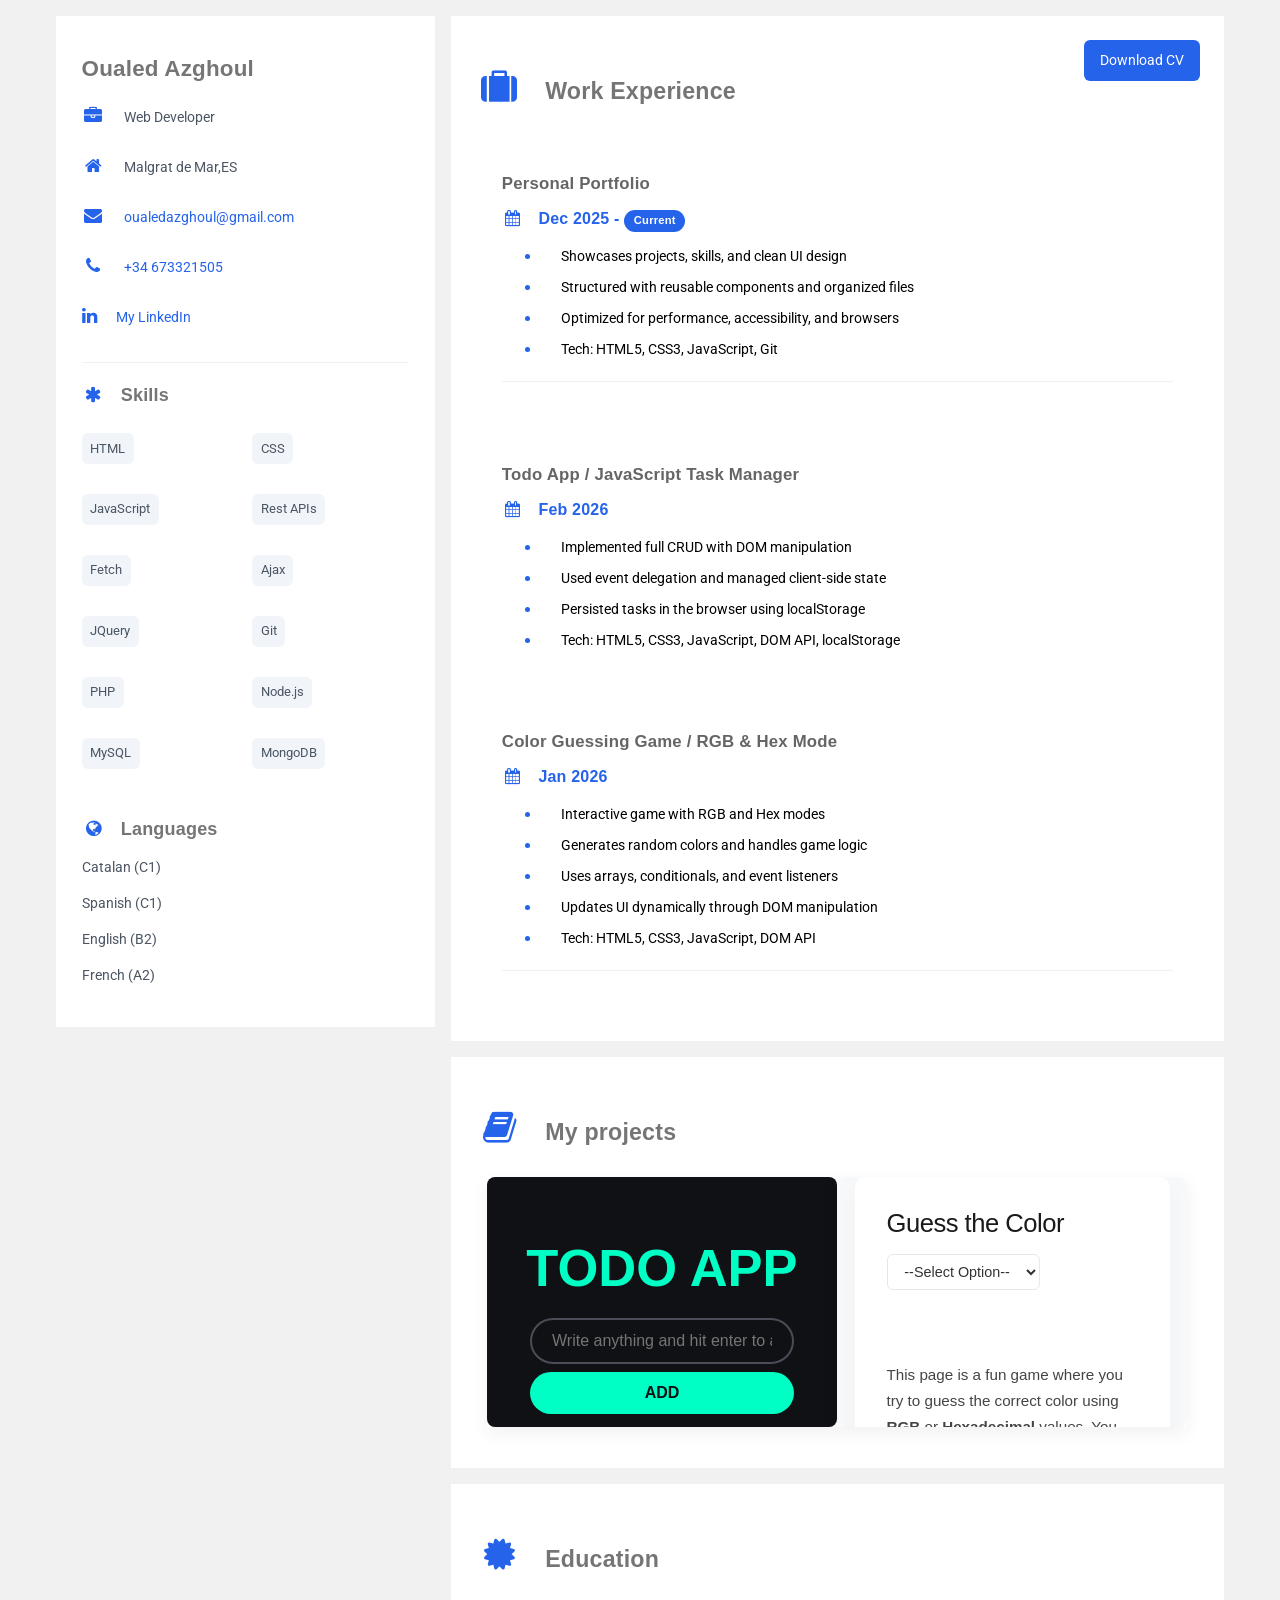
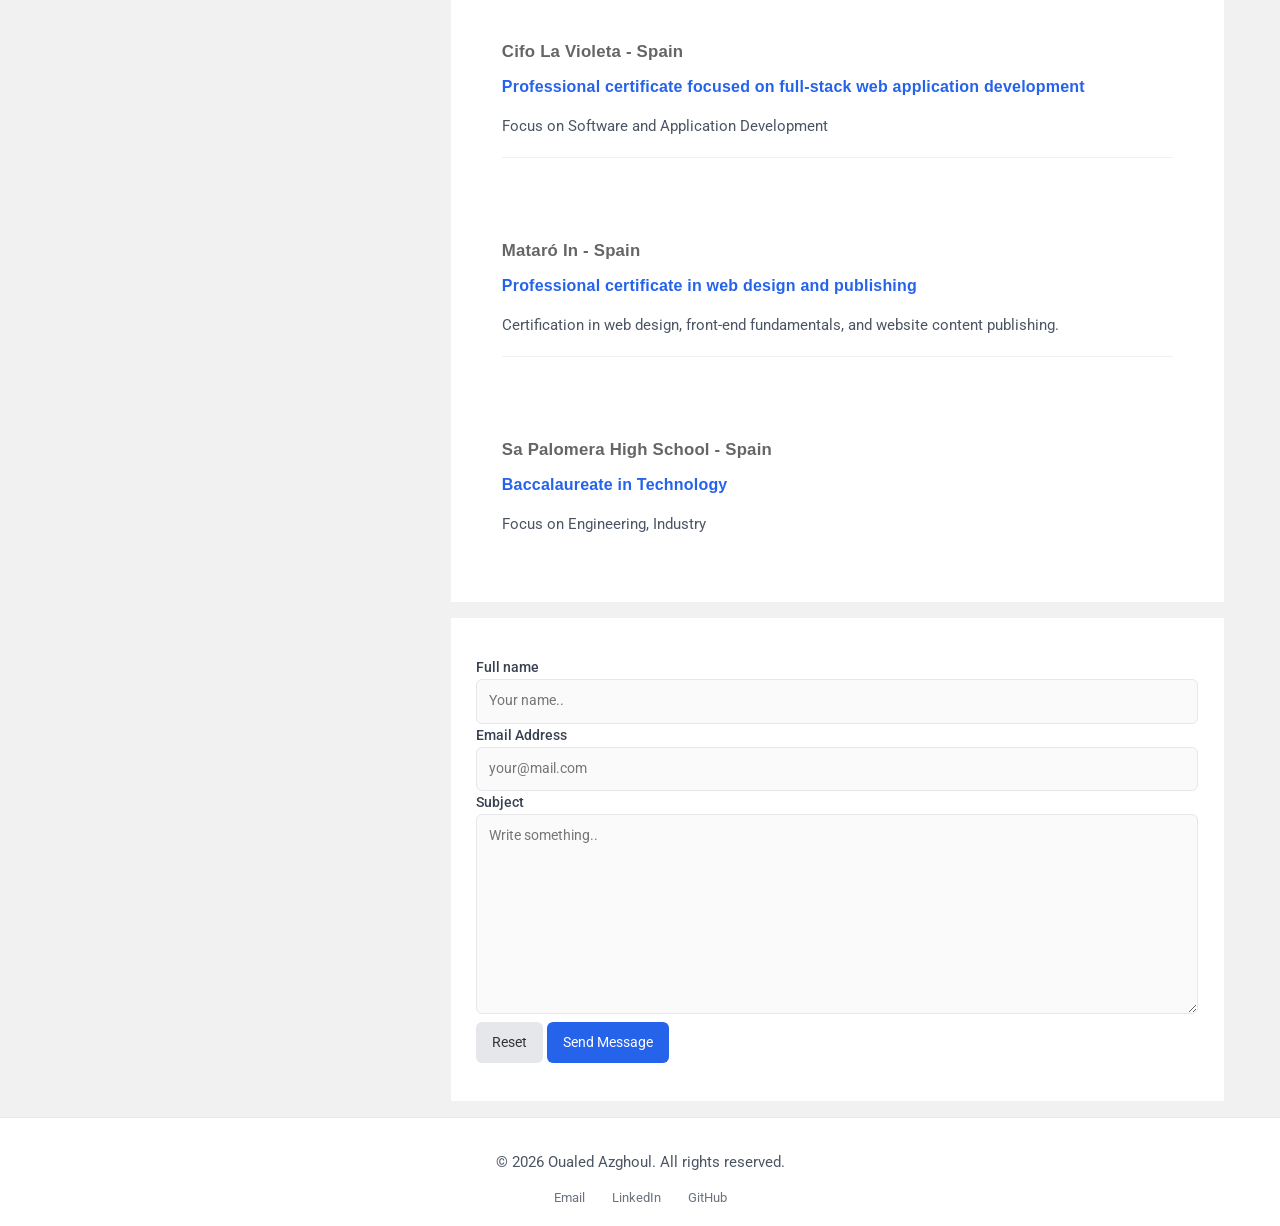
==== commit 0c6e7b0e: "02/03/2026" ====
--- a/index.html
+++ b/index.html
@@ -46,7 +46,7 @@
                     ><i
                       class="fa fa-envelope fa-fw w3-margin-right w3-large blue-color"
                     ></i>
-                    oualed.azghoul.emoula@gmail.com</a
+                    oualedazghoul@gmail.com</a
                   >
                 </p>
                 <p>
